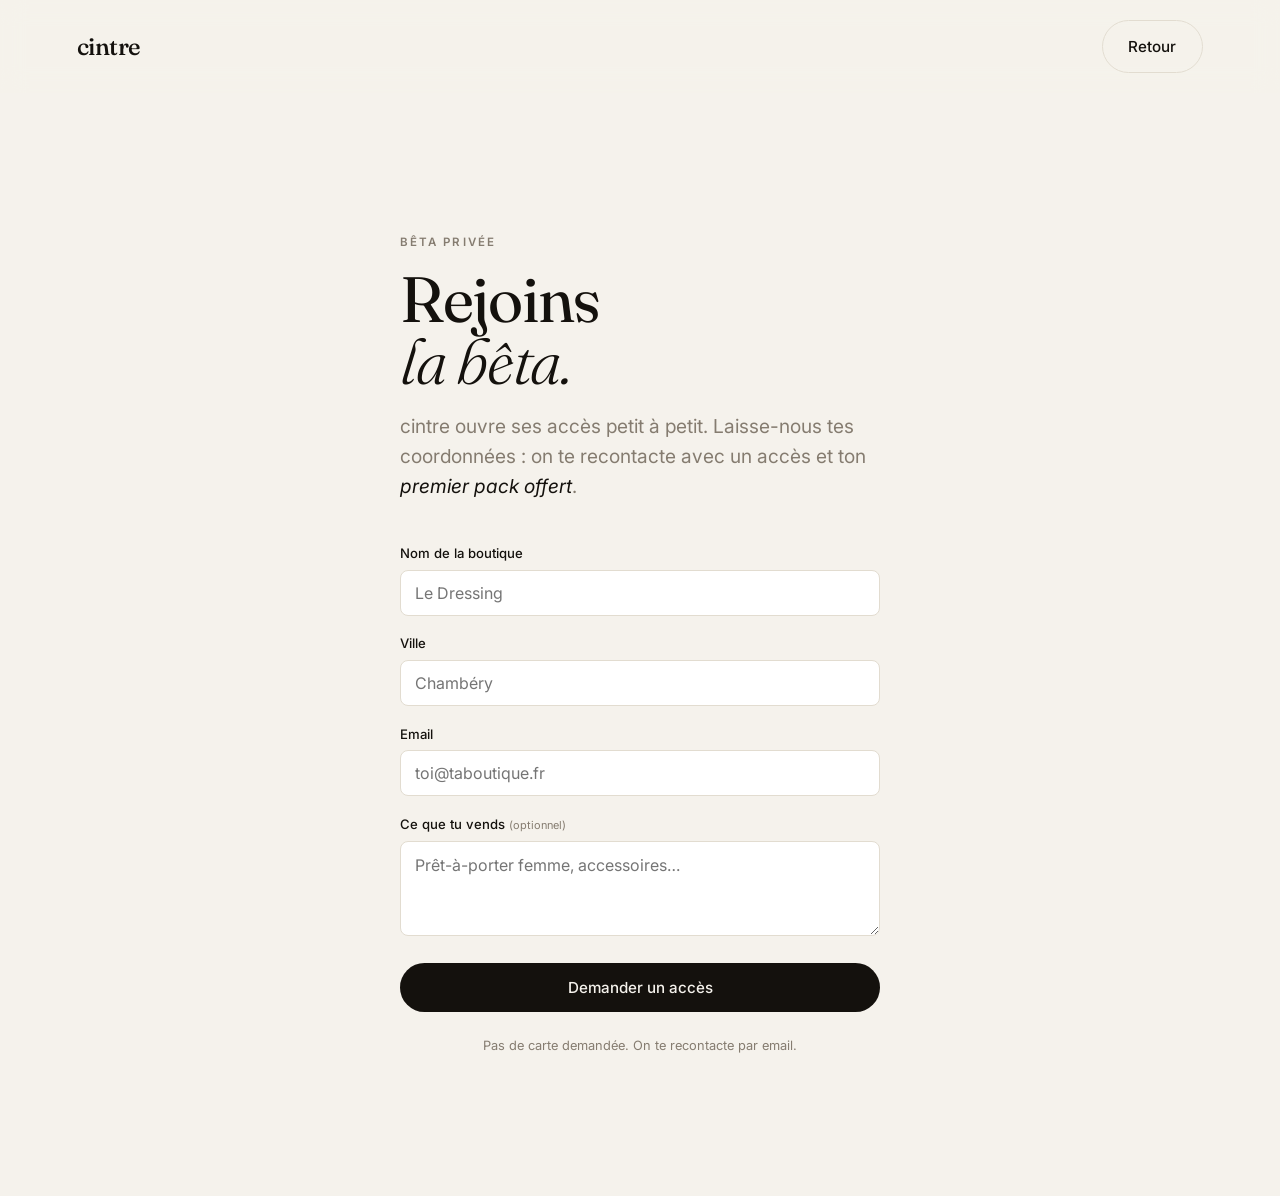
==== landing/inscription/index.html @ a5909558 "Landing: formulaire d'inscription bêta (Formspree)" ====
<!DOCTYPE html>
<html lang="fr">
<head>
  <meta charset="UTF-8" />
  <meta name="viewport" content="width=device-width, initial-scale=1.0" />
  <title>cintre · Rejoindre la bêta</title>
  <meta name="description" content="cintre ouvre en bêta privée. Laisse ton email et le nom de ta boutique pour recevoir un accès et ton premier pack de visuels offert." />
  <link rel="canonical" href="https://cintre.app/inscription/" />
  <meta name="robots" content="noindex, follow" />
  <meta name="theme-color" content="#14110d" />
  <link rel="icon" href="../favicon.svg" type="image/svg+xml" />

  <link rel="preconnect" href="https://fonts.googleapis.com" />
  <link rel="preconnect" href="https://fonts.gstatic.com" crossorigin />
  <link href="https://fonts.googleapis.com/css2?family=Fraunces:opsz,wght@9..144,300;9..144,400;9..144,500;9..144,600&family=Inter:wght@400;500&display=swap" rel="stylesheet" />
  <link rel="stylesheet" href="../styles.css" />
</head>
<body>

  <header class="nav">
    <a class="wordmark" href="/">cintre</a>
    <a href="/" class="btn btn-ghost">Retour</a>
  </header>

  <section class="signup">
    <div class="signup-inner">
      <p class="signup-eyebrow">Bêta privée</p>
      <h1>Rejoins<br /><em>la bêta.</em></h1>
      <p class="signup-lede">
        cintre ouvre ses accès petit à petit. Laisse-nous tes coordonnées :
        on te recontacte avec un accès et ton <em>premier pack offert</em>.
      </p>

      <!-- Soumissions collectées via Formspree (email + dashboard). -->
      <form class="signup-form" action="https://formspree.io/f/xqevylrg" method="POST">
        <input type="hidden" name="_subject" value="Nouveau lead bêta cintre" />
        <input type="hidden" name="_next" value="https://cintre.app/inscription/merci/" />
        <!-- anti-spam : les bots remplissent ce champ caché, pas les humains -->
        <input type="text" name="_gotcha" tabindex="-1" autocomplete="off" style="display:none" />

        <label>
          <span>Nom de la boutique</span>
          <input type="text" name="boutique" required placeholder="Le Dressing" />
        </label>
        <label>
          <span>Ville</span>
          <input type="text" name="ville" placeholder="Chambéry" />
        </label>
        <label>
          <span>Email</span>
          <input type="email" name="email" required placeholder="toi@taboutique.fr" />
        </label>
        <label>
          <span>Ce que tu vends <small>(optionnel)</small></span>
          <textarea name="produits" rows="3" placeholder="Prêt-à-porter femme, accessoires…"></textarea>
        </label>

        <button type="submit" class="btn btn-solid btn-block">Demander un accès</button>
        <p class="signup-foot">Pas de carte demandée. On te recontacte par email.</p>
      </form>
    </div>
  </section>

</body>
</html>
---- landing/styles.css ----
:root {
  --bg: #f5f2ec;
  --ink: #14110d;
  --muted: #857c70;
  --line: #e2dcd0;
  --serif: "Fraunces", Georgia, serif;
  --sans: "Inter", system-ui, sans-serif;
  --maxw: 1240px;
}

* { box-sizing: border-box; margin: 0; padding: 0; }
html { scroll-behavior: smooth; }
body {
  background: var(--bg); color: var(--ink);
  font-family: var(--sans); font-size: 17px; line-height: 1.55;
  -webkit-font-smoothing: antialiased;
}
img { display: block; max-width: 100%; height: auto; }
em { font-style: italic; }

section { padding: clamp(72px, 11vw, 160px) clamp(20px, 6vw, 80px); }

h1, h2 { font-family: var(--serif); font-weight: 400; letter-spacing: -0.02em; line-height: 0.98; }
h1 { font-size: clamp(3rem, 8vw, 6.8rem); }
h1 em { font-weight: 300; }
h2 { font-size: clamp(2.4rem, 6vw, 5rem); }

.wordmark {
  font-family: var(--serif); font-size: 1.5rem; font-weight: 500;
  letter-spacing: -0.02em; color: var(--ink); text-decoration: none;
}

/* Buttons */
.btn {
  display: inline-flex; align-items: center; justify-content: center;
  font-family: var(--sans); font-weight: 500; font-size: 0.95rem;
  padding: 0.9em 1.7em; border-radius: 100px; text-decoration: none;
  cursor: pointer; transition: 0.2s ease; border: 1px solid transparent; white-space: nowrap;
}
.btn sup { font-size: 0.7em; margin-left: 0.1em; }
.btn-cta { flex-direction: column; gap: 3px; padding: 0.8em 3em; min-width: 260px; line-height: 1.1; }
.btn-cta .btn-label { font-weight: 500; font-size: 1rem; }
.btn-cta .btn-sub { font-size: 0.72rem; font-weight: 400; opacity: 0.62; letter-spacing: 0.02em; }
.btn-solid { background: var(--ink); color: var(--bg); }
.btn-solid:hover { transform: translateY(-2px); }
.btn-ghost { border-color: var(--line); color: var(--ink); }
.btn-ghost:hover { border-color: var(--ink); }
.btn-outline { border-color: var(--bg); color: var(--bg); }
.btn-outline:hover { background: var(--bg); color: var(--ink); }
.btn-block { width: 100%; margin-top: 0.4rem; }

/* Nav */
.nav {
  position: sticky; top: 0; z-index: 50;
  display: flex; align-items: center; justify-content: space-between;
  padding: 20px clamp(20px, 6vw, 80px);
  background: color-mix(in srgb, var(--bg) 85%, transparent);
  backdrop-filter: blur(12px);
}

/* Hero */
.hero {
  display: grid; grid-template-columns: 0.62fr 1.38fr; gap: clamp(24px, 3.5vw, 48px);
  align-items: center; max-width: 1340px; margin: 0 auto;
  min-height: 88vh; padding-top: clamp(32px, 5vw, 64px); padding-bottom: clamp(32px, 5vw, 64px);
}
.hero-copy h1 { font-size: clamp(2.8rem, 5.4vw, 5rem); }
.hero h1 { margin-bottom: 0.35em; }
.lede { font-size: clamp(1.1rem, 1.6vw, 1.35rem); color: var(--muted); max-width: 32ch; margin-bottom: 2.4rem; }

/* Hero : Ta photo -> Ton pack (mosaique de 3) */
.hero-fig { display: grid; grid-template-columns: 0.82fr auto 1.15fr; align-items: center; gap: clamp(10px, 1.8vw, 24px); }
.hero-fig figcaption {
  position: absolute; left: 12px; bottom: 12px;
  font-size: 0.68rem; letter-spacing: 0.16em; text-transform: uppercase; font-weight: 600;
  padding: 0.45em 0.95em; border-radius: 100px; background: #14110d; color: #fff;
}
.hf-before { position: relative; transform: rotate(-3deg); }
.hf-before img {
  width: 100%; border-radius: 3px; aspect-ratio: 3/4; object-fit: cover;
  border: 8px solid #fff; box-shadow: 0 24px 54px -24px rgba(0,0,0,0.45); filter: saturate(0.9);
}
.hf-arrow { font-family: var(--serif); font-size: clamp(1.6rem, 2.8vw, 2.4rem); color: var(--muted); text-align: center; }
.hf-pack {
  position: relative; display: grid; grid-template-columns: 1.5fr 1fr; grid-template-rows: 1fr 1fr;
  gap: 7px; box-shadow: 0 40px 90px -50px rgba(0,0,0,0.5); border-radius: 5px;
}
.hf-pack img { width: 100%; height: 100%; object-fit: cover; border-radius: 3px; }
.hf-pack .pack-main { grid-row: 1 / 3; }
.hf-pack figcaption { left: 12px; bottom: 12px; }

/* Fidelity strip */
.fidelity { text-align: center; padding-top: clamp(48px, 7vw, 90px); padding-bottom: clamp(48px, 7vw, 90px); }
.fidelity p { font-family: var(--serif); font-size: clamp(1.4rem, 3.4vw, 2.6rem); font-weight: 300; color: var(--ink); }
.fidelity em { font-style: italic; }

/* How */
.how {
  display: grid; grid-template-columns: 1fr 0.7fr; gap: clamp(40px, 7vw, 110px);
  align-items: center; max-width: var(--maxw); margin: 0 auto;
  background: #fff; border-radius: 6px;
}
.how-text h2 { margin-bottom: 2.6rem; }
.steps { list-style: none; display: flex; flex-direction: column; gap: 1.8rem; max-width: 40ch; }
.steps li { display: grid; grid-template-columns: auto 1fr; gap: 1.2rem; align-items: baseline; color: var(--ink); font-size: clamp(1.15rem, 1.7vw, 1.45rem); line-height: 1.4; }
.steps span { font-family: var(--serif); font-size: 1.3rem; color: var(--muted); }

/* Phone */
.phone {
  width: 310px; max-width: 100%; margin: 0 auto; justify-self: center;
  background: #0b141a; border-radius: 36px; padding: 12px;
  box-shadow: 0 50px 100px -50px rgba(0,0,0,0.6);
}
.phone-top { display: flex; align-items: center; gap: 10px; background: #1f2c33; border-radius: 26px 26px 8px 8px; padding: 14px 16px; color: #fff; }
.phone-avatar { width: 34px; height: 34px; border-radius: 50%; background: #3b4a52; display: grid; place-items: center; font-family: var(--serif); font-size: 1.1rem; color: #fff; }
.phone-top strong { display: block; font-size: 0.9rem; }
.phone-top small { color: #8fa3ad; font-size: 0.72rem; }
.chat { background: #0b141a; padding: 16px 12px; display: flex; flex-direction: column; gap: 10px; border-radius: 8px 8px 26px 26px; }
.bubble { max-width: 86%; padding: 9px 12px; border-radius: 14px; font-size: 0.85rem; line-height: 1.45; }
.bubble.in { background: #202c33; color: #e9edef; align-self: flex-start; border-bottom-left-radius: 4px; }
.bubble.out { background: #005c4b; color: #fff; align-self: flex-end; border-bottom-right-radius: 4px; }
.bubble.photo, .bubble.album { padding: 5px; }
.bubble.photo img { border-radius: 10px; }
.bubble.album { align-self: flex-start; background: #202c33; }
.album-collage { display: grid; grid-template-columns: 1.5fr 1fr; grid-template-rows: 1fr 1fr; gap: 4px; }
.album-collage img { width: 100%; height: 100%; object-fit: cover; border-radius: 8px; }
.album-main { grid-row: 1 / 3; aspect-ratio: auto; }
.bubble-note { display: block; padding: 6px 6px 2px; font-size: 0.78rem; opacity: 0.9; }

/* Gallery */
.gallery { padding-top: clamp(40px, 6vw, 80px); }
.masonry {
  max-width: var(--maxw); margin: 0 auto;
  display: grid; grid-template-columns: repeat(3, 1fr); gap: 18px;
}
.masonry img {
  width: 100%; aspect-ratio: 3 / 4; object-fit: cover; object-position: 50% 18%;
  border-radius: 4px;
}

/* Pricing */
.price-inner {
  max-width: var(--maxw); margin: 0 auto;
  display: grid; grid-template-columns: 1fr 1fr; gap: clamp(40px, 6vw, 90px); align-items: center;
}
.pricing h2 { line-height: 0.95; }
.price-card { background: #fff; border-radius: 8px; padding: clamp(30px, 4vw, 48px); }
.price-amount { font-family: var(--serif); font-size: clamp(3.6rem, 6vw, 5rem); line-height: 1; display: inline-flex; align-items: baseline; }
.euro { font-size: 0.45em; margin-left: 2px; }
.price-per { font-family: var(--sans); font-size: 1rem; color: var(--muted); margin-left: 8px; }
.price-headline { margin: 1rem 0 1.8rem; color: var(--muted); }
.price-headline em { color: var(--ink); font-style: italic; }
.price-list { list-style: none; display: flex; flex-direction: column; gap: 0.7rem; margin-bottom: 1.8rem; }
.price-list li { padding-left: 1.6rem; position: relative; font-size: 0.98rem; }
.price-list li::before { content: "·"; position: absolute; left: 0.3rem; color: var(--muted); font-weight: 700; }
.price-foot { margin-top: 1.1rem; font-size: 0.8rem; color: var(--muted); }

/* Final CTA */
.final-cta { text-align: center; background: var(--ink); color: var(--bg); }
.final-cta h2 { color: var(--bg); margin-bottom: 2.2rem; }

/* Footer */
.footer { display: flex; align-items: center; justify-content: space-between; padding: 30px clamp(20px, 6vw, 80px); border-top: 1px solid var(--line); }
.footer-meta { color: var(--muted); font-size: 0.88rem; }

/* Inscription / bêta */
.signup { display: grid; place-items: center; min-height: 82vh; }
.signup-inner { width: 100%; max-width: 480px; }
.signup-eyebrow { font-size: 0.72rem; letter-spacing: 0.18em; text-transform: uppercase; font-weight: 600; color: var(--muted); margin-bottom: 1rem; }
.signup h1 { font-size: clamp(2.6rem, 6vw, 4rem); margin-bottom: 1.2rem; }
.signup-lede { font-size: clamp(1.05rem, 1.5vw, 1.2rem); color: var(--muted); margin-bottom: 2.6rem; max-width: 42ch; }
.signup-lede em { color: var(--ink); font-style: italic; }
.signup-form { display: flex; flex-direction: column; gap: 1.1rem; }
.signup-form label { display: flex; flex-direction: column; gap: 0.4rem; }
.signup-form label span { font-size: 0.82rem; font-weight: 500; color: var(--ink); }
.signup-form label small { font-weight: 400; color: var(--muted); }
.signup-form input, .signup-form textarea {
  font-family: var(--sans); font-size: 1rem; color: var(--ink);
  background: #fff; border: 1px solid var(--line); border-radius: 8px;
  padding: 0.75em 0.9em; width: 100%; transition: border-color 0.2s ease;
}
.signup-form input:focus, .signup-form textarea:focus { outline: none; border-color: var(--ink); }
.signup-form textarea { resize: vertical; line-height: 1.45; }
.signup-form .btn-block { margin-top: 0.6rem; }
.signup-foot { text-align: center; font-size: 0.8rem; color: var(--muted); margin-top: 0.4rem; }
.signup-thanks .btn { margin-top: 0.6rem; }

/* Responsive */
@media (max-width: 900px) {
  .hero, .how, .price-inner { grid-template-columns: 1fr; }
  .hero { text-align: left; min-height: auto; }
  .hero-fig { order: -1; max-width: 420px; margin: 0 auto; }
  .how-text { text-align: left; }
  .masonry { grid-template-columns: repeat(2, 1fr); }
}
@media (max-width: 560px) {
  .masonry { grid-template-columns: 1fr; max-width: 360px; }
}
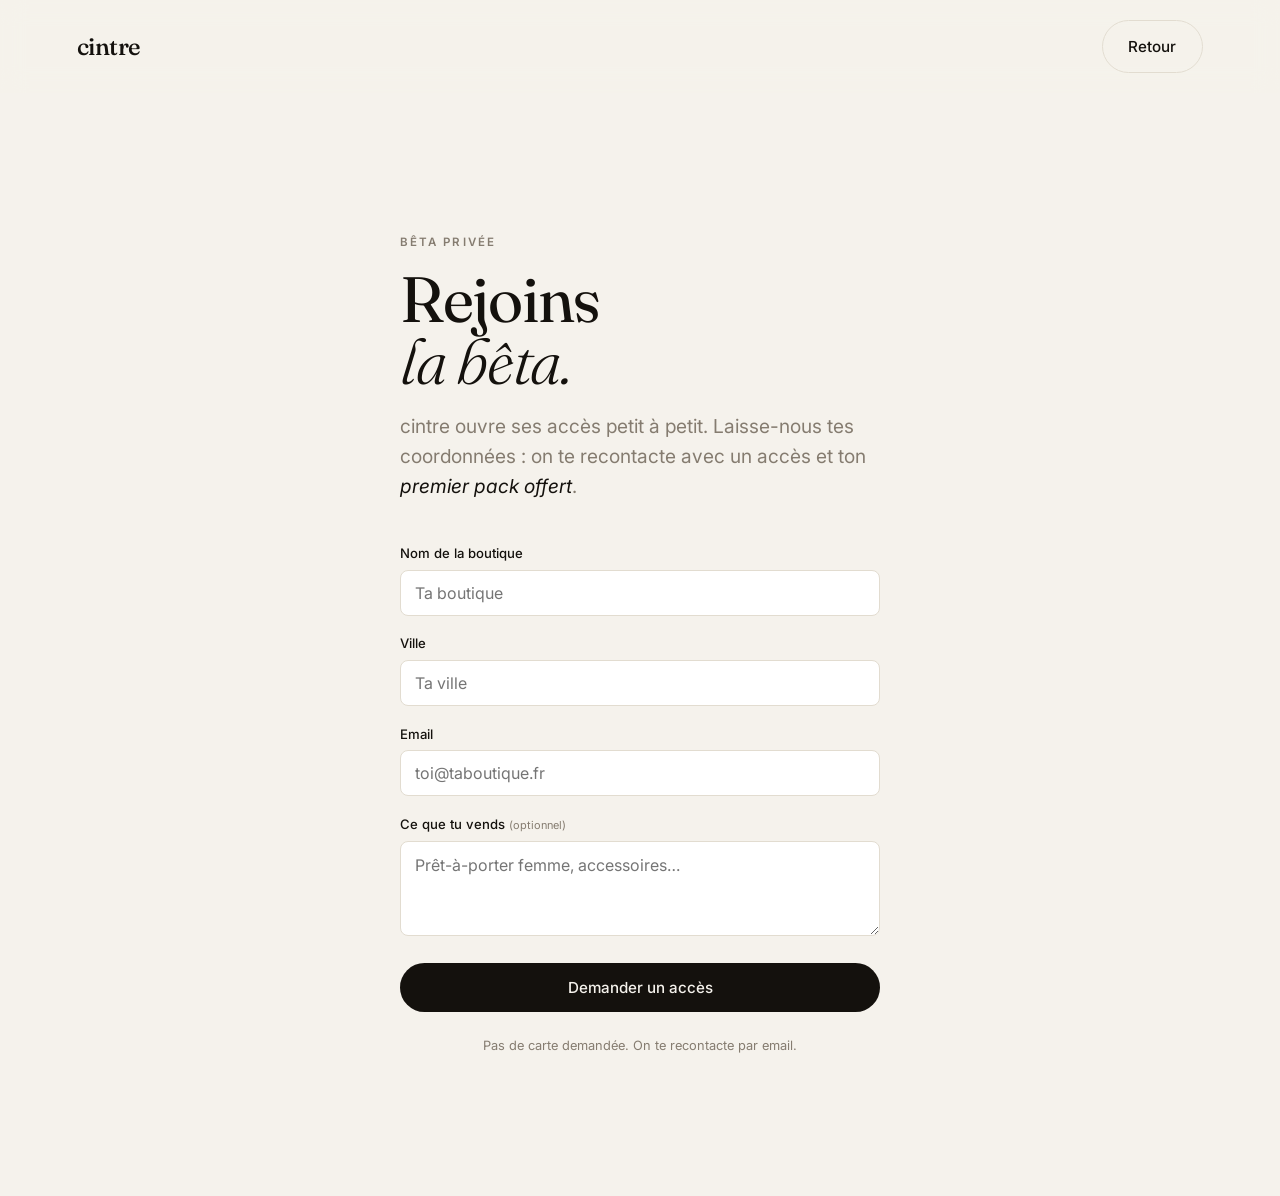
==== commit d14aa0fc: "fix form" ====
--- a/landing/inscription/index.html
+++ b/landing/inscription/index.html
@@ -40,11 +40,11 @@
 
         <label>
           <span>Nom de la boutique</span>
-          <input type="text" name="boutique" required placeholder="Le Dressing" />
+          <input type="text" name="boutique" required placeholder="Ta boutique" />
         </label>
         <label>
           <span>Ville</span>
-          <input type="text" name="ville" placeholder="Chambéry" />
+          <input type="text" name="ville" placeholder="Ta ville" />
         </label>
         <label>
           <span>Email</span>
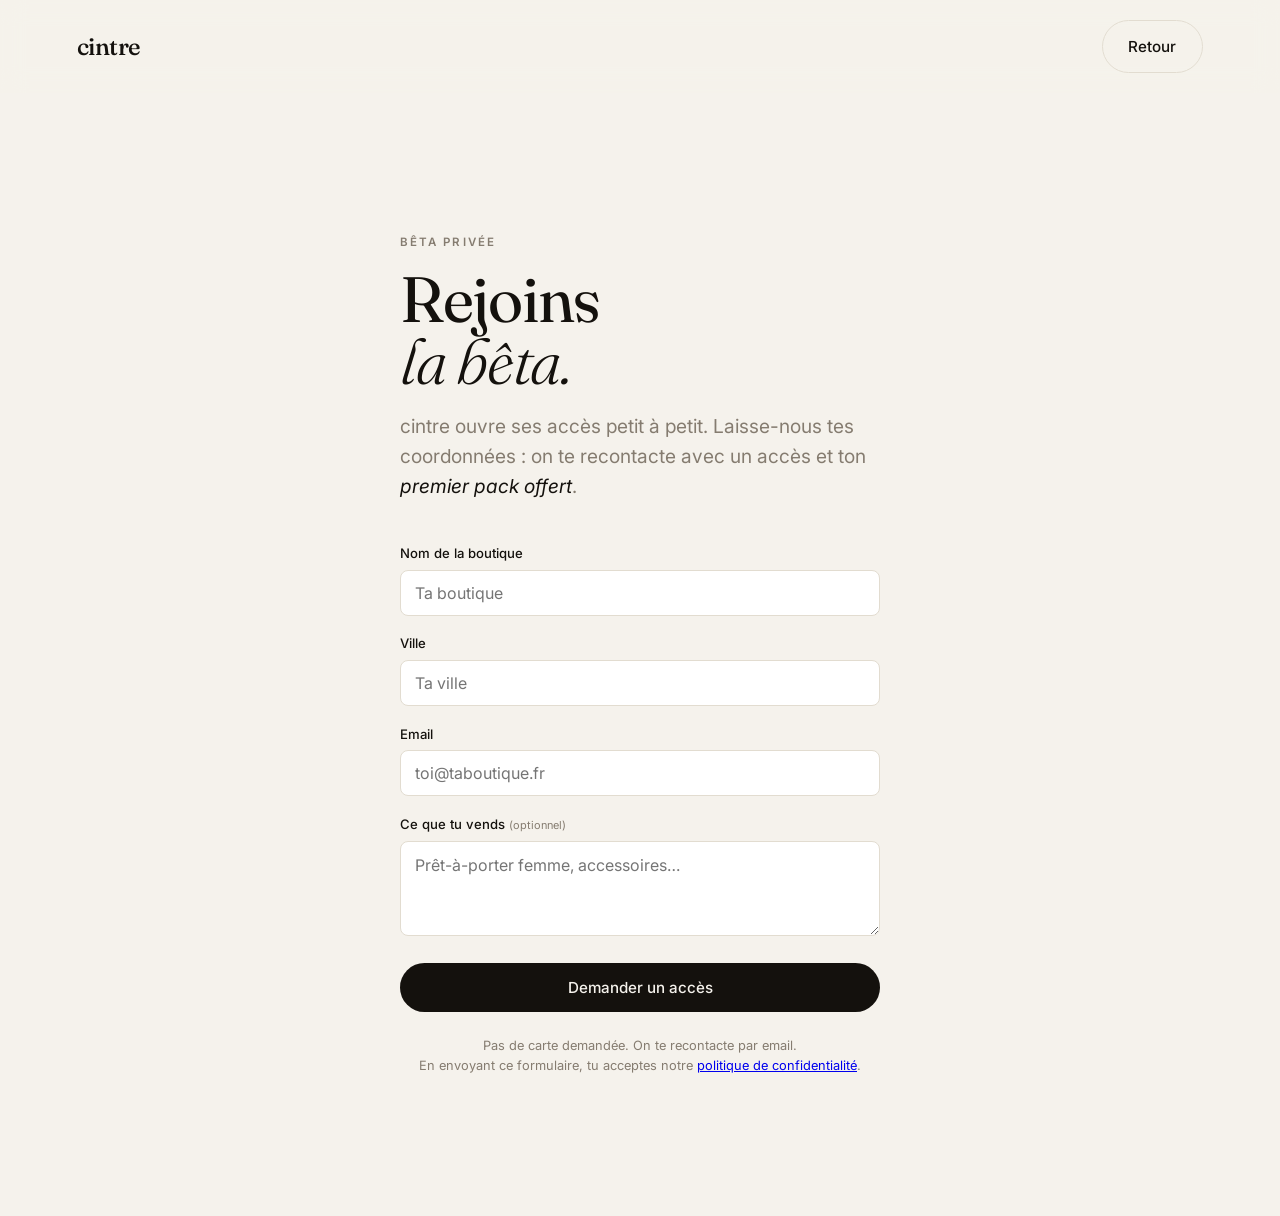
==== commit 6cbed264: "Hergé PD" ====
--- a/landing/inscription/index.html
+++ b/landing/inscription/index.html
@@ -8,7 +8,10 @@
   <link rel="canonical" href="https://cintre.app/inscription/" />
   <meta name="robots" content="noindex, follow" />
   <meta name="theme-color" content="#14110d" />
-  <link rel="icon" href="../favicon.svg" type="image/svg+xml" />
+  <link rel="icon" href="/favicon.ico" sizes="any" />
+  <link rel="icon" href="/favicon.svg" type="image/svg+xml" />
+  <link rel="icon" href="/favicon-48.png" sizes="48x48" type="image/png" />
+  <link rel="apple-touch-icon" href="/apple-touch-icon.png" />
 
   <link rel="preconnect" href="https://fonts.googleapis.com" />
   <link rel="preconnect" href="https://fonts.gstatic.com" crossorigin />
@@ -35,8 +38,6 @@
       <form class="signup-form" action="https://formspree.io/f/xqevylrg" method="POST">
         <input type="hidden" name="_subject" value="Nouveau lead bêta cintre" />
         <input type="hidden" name="_next" value="https://cintre.app/inscription/merci/" />
-        <!-- anti-spam : les bots remplissent ce champ caché, pas les humains -->
-        <input type="text" name="_gotcha" tabindex="-1" autocomplete="off" style="display:none" />
 
         <label>
           <span>Nom de la boutique</span>
@@ -56,7 +57,8 @@
         </label>
 
         <button type="submit" class="btn btn-solid btn-block">Demander un accès</button>
-        <p class="signup-foot">Pas de carte demandée. On te recontacte par email.</p>
+        <p class="signup-foot">Pas de carte demandée. On te recontacte par email.<br />
+        En envoyant ce formulaire, tu acceptes notre <a href="/confidentialite/">politique de confidentialité</a>.</p>
       </form>
     </div>
   </section>
--- a/landing/styles.css
+++ b/landing/styles.css
@@ -28,7 +28,9 @@
 .wordmark {
   font-family: var(--serif); font-size: 1.5rem; font-weight: 500;
   letter-spacing: -0.02em; color: var(--ink); text-decoration: none;
-}
+  display: inline-flex; align-items: center; gap: 0.42em;
+}
+.brand-mark { height: 0.78em; width: auto; flex: none; }
 
 /* Buttons */
 .btn {
@@ -113,6 +115,7 @@
 }
 .phone-top { display: flex; align-items: center; gap: 10px; background: #1f2c33; border-radius: 26px 26px 8px 8px; padding: 14px 16px; color: #fff; }
 .phone-avatar { width: 34px; height: 34px; border-radius: 50%; background: #3b4a52; display: grid; place-items: center; font-family: var(--serif); font-size: 1.1rem; color: #fff; }
+.phone-avatar svg { width: 18px; height: auto; }
 .phone-top strong { display: block; font-size: 0.9rem; }
 .phone-top small { color: #8fa3ad; font-size: 0.72rem; }
 .chat { background: #0b141a; padding: 16px 12px; display: flex; flex-direction: column; gap: 10px; border-radius: 8px 8px 26px 26px; }
@@ -162,6 +165,9 @@
 /* Footer */
 .footer { display: flex; align-items: center; justify-content: space-between; padding: 30px clamp(20px, 6vw, 80px); border-top: 1px solid var(--line); }
 .footer-meta { color: var(--muted); font-size: 0.88rem; }
+.footer-right { display: flex; align-items: center; gap: 16px; }
+.footer-social { display: inline-flex; color: var(--muted); transition: color 0.15s ease; }
+.footer-social:hover { color: var(--ink); }
 
 /* Inscription / bêta */
 .signup { display: grid; place-items: center; min-height: 82vh; }
